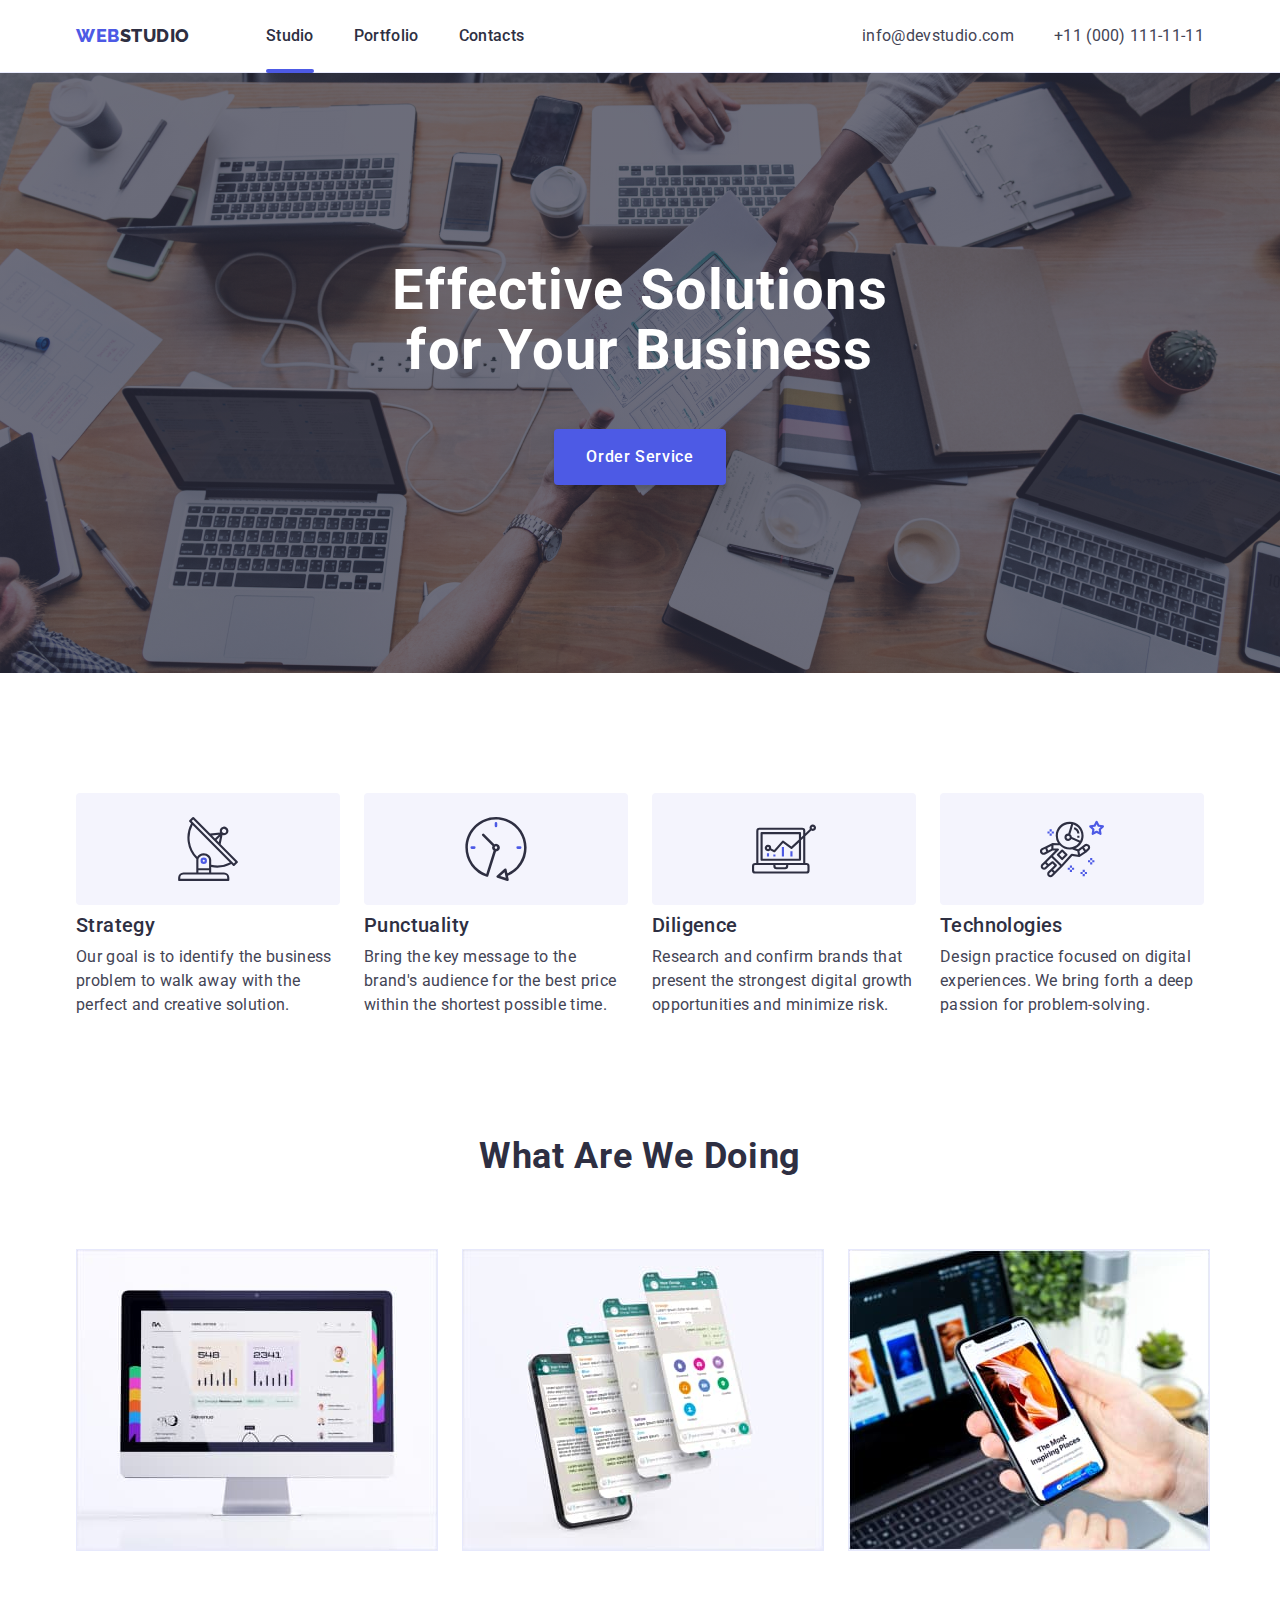
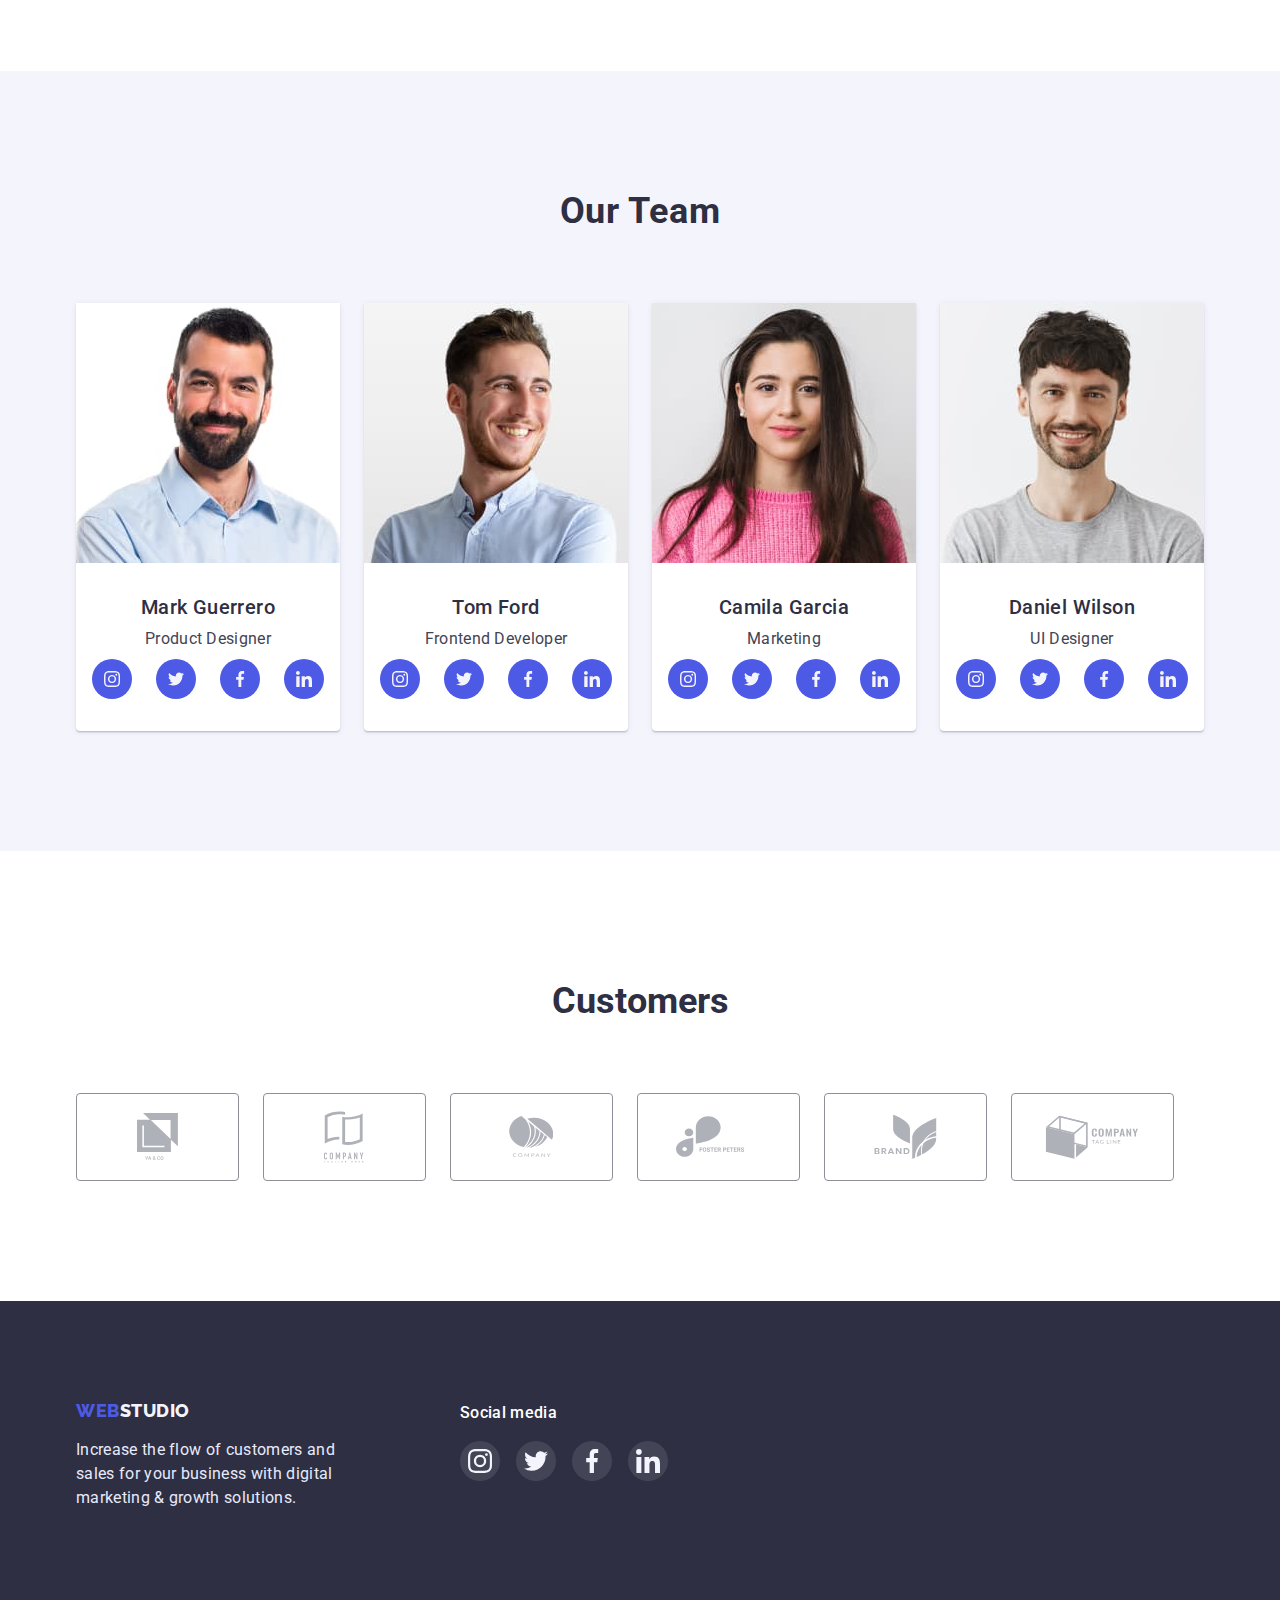
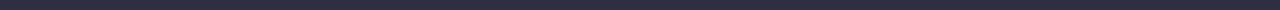
==== index.html @ 1cfe83f4 "Initial commit" ====
<!DOCTYPE html>
<html lang="en">
  <head>
    <meta charset="UTF-8" />
    <meta http-equiv="X-UA-Compatible" content="IE=edge" />
    <meta name="viewport" content="width=device-width, initial-scale=1.0" />
    <title>Document</title>
    <link rel="preconnect" href="https://fonts.googleapis.com" />
    <link rel="preconnect" href="https://fonts.gstatic.com" crossorigin />
    <link
      href="https://fonts.googleapis.com/css2?family=Raleway:wght@800&family=Roboto:wght@400;500;700&display=swap"
      rel="stylesheet"
    />
    <link
      rel="stylesheet"
      href="https://cdn.jsdelivr.net/npm/modern-normalize@1.1.0/modern-normalize.min.css"
    />
    <link rel="stylesheet" href="./styles/style.css" />
  </head>
  <body>
    <header class="header">
      <div class="container header-container">
        <nav class="header-nav">
          <div class="header-nav-box">
            <a class="header-nav-link text-raleway" href="./index.html"
              >WEB<span class="logo-header">STUDIO</span></a
            >
            <ul class="header-nav-list list">
              <li class="header-nav-item">
                <a
                  class="header-nav-links current text-roboto"
                  href="./index.html"
                  >Studio</a
                >
              </li>
              <li class="header-nav-item">
                <a class="header-nav-links text-roboto" href="./portfolio.html"
                  >Portfolio</a
                >
              </li>
              <li class="header-nav-item">
                <a class="header-nav-links text-roboto" href="">Contacts</a>
              </li>
            </ul>
          </div>
        </nav>

        <address class="header-address">
          <ul class="header-address-list list">
            <li class="header-address-contact link">
              <a
                href="mailto:info@devstudio.com"
                class="header-address-letterr text-roboto address-mail"
                >info@devstudio.com</a
              >
            </li>
            <li class="header-address-contact link">
              <a
                href="tel:+110001111111"
                class="header-address-letterr text-roboto address-phone"
                >+11 (000) 111-11-11</a
              >
            </li>
          </ul>
        </address>
      </div>
    </header>
    <main class="main">
      <section class="hero">
        <div class="container">
          <h1 class="hero-text text-roboto">
            Effective Solutions for Your Business
          </h1>
          <button type="button" class="hero-button text-roboto" data-modal-open>
            Order Service
          </button>
        </div>
      </section>

      <section class="scrolls">
        <div class="container">
          <h2 class="hidden-filt visually-hidden" hidden>Hidden</h2>
          <ul class="scrolls-list list">
            <li class="scrolls-item">
              <div class="scrolls-item-box">
                <svg class="scrolls-icon" width="64" height="64">
                  <use href="./images/symbol-defs.svg#icon-antenna"></use>
                </svg>
              </div>
              <h3 class="scrolls-subtitle text-roboto">Strategy</h3>
              <p class="scrolls-text text-roboto">
                Our goal is to identify the business problem to walk away with
                the perfect and creative solution.
              </p>
            </li>

            <li class="scrolls-item">
              <div class="scrolls-item-box">
                <svg class="scrolls-icon" width="64" height="64">
                  <use href="./images/symbol-defs.svg#icon-clock"></use>
                </svg>
              </div>
              <h3 class="scrolls-subtitle text-roboto">Punctuality</h3>
              <p class="scrolls-text text-roboto">
                Bring the key message to the brand's audience for the best price
                within the shortest possible time.
              </p>
            </li>

            <li class="scrolls-item">
              <div class="scrolls-item-box">
                <svg class="scrolls-icon" width="64" height="64">
                  <use href="./images/symbol-defs.svg#icon-diagram"></use>
                </svg>
              </div>
              <h3 class="scrolls-subtitle text-roboto">Diligence</h3>
              <p class="scrolls-text text-roboto">
                Research and confirm brands that present the strongest digital
                growth opportunities and minimize risk.
              </p>
            </li>

            <li class="scrolls-item">
              <div class="scrolls-item-box">
                <svg class="scrolls-icon" width="64" height="64">
                  <use href="./images/symbol-defs.svg#icon-astronaut"></use>
                </svg>
              </div>
              <h3 class="scrolls-subtitle text-roboto">Technologies</h3>
              <p class="scrolls-text text-roboto">
                Design practice focused on digital experiences. We bring forth a
                deep passion for problem-solving.
              </p>
            </li>
          </ul>
        </div>
      </section>

      <section class="picture-icon-job">
        <div class="container">
          <h2 class="picture-icon-subtitle text-roboto">What Are We Doing</h2>
          <ul class="picture-icon-list list">
            <li class="picture-icon-item">
              <img src="./images/mac.jpg" alt="mac" width="360" />
            </li>
            <li class="picture-icon-item">
              <img src="./images/phone.jpg" alt="phone" width="360" />
            </li>
            <li class="picture-icon-item">
              <img src="./images/photo.jpg" alt="photo" width="360" />
            </li>
          </ul>
        </div>
      </section>

      <section class="sec-team">
        <div class="container">
          <h2 class="sec-team-subtitle text-roboto">Our Team</h2>
          <ul class="sec-team-list list">
            <li class="sec-team-item">
              <img src="./images/mark.jpg" alt="mark" width="264" />
              <div class="sec-item-band">
                <h3 class="sec-team-item-subtitle text-roboto">
                  Mark Guerrero
                </h3>
                <p class="sec-team-item-text text-roboto">Product Designer</p>
                <ul class="team-soc-list list">
                  <li class="team-soc-item">
                    <a class="team-soc-link link" href="">
                      <svg class="team-soc-icon" width="16" height="16">
                        <use
                          href="./images/symbol-defs.svg#icon-instagram-2"
                        ></use>
                      </svg>
                    </a>
                  </li>
                  <li class="team-soc-item">
                    <a class="team-soc-link link" href="">
                      <svg class="team-soc-icon" width="16" height="16">
                        <use
                          href="./images/symbol-defs.svg#icon-twitter-1"
                        ></use>
                      </svg>
                    </a>
                  </li>
                  <li class="team-soc-item">
                    <a class="team-soc-link link" href="">
                      <svg class="team-soc-icon" width="16" height="16">
                        <use
                          href="./images/symbol-defs.svg#icon-facebook-1"
                        ></use>
                      </svg>
                    </a>
                  </li>
                  <li class="team-soc-item">
                    <a class="team-soc-link link" href="">
                      <svg class="team-soc-icon" width="16" height="16">
                        <use
                          href="./images/symbol-defs.svg#icon-linkedin-1"
                        ></use>
                      </svg>
                    </a>
                  </li>
                </ul>
              </div>
            </li>

            <li class="sec-team-item">
              <img src="./images/tom.jpg" alt="tom" width="264" />
              <div class="sec-item-band">
                <h3 class="sec-team-item-subtitle text-roboto">Tom Ford</h3>
                <p class="sec-team-item-text text-roboto">Frontend Developer</p>
                <ul class="team-soc-list list">
                  <li class="team-soc-item">
                    <a class="team-soc-link link" href="">
                      <svg class="team-soc-icon" width="16" height="16">
                        <use
                          href="./images/symbol-defs.svg#icon-instagram-2"
                        ></use>
                      </svg>
                    </a>
                  </li>
                  <li class="team-soc-item">
                    <a class="team-soc-link link" href="">
                      <svg class="team-soc-icon" width="16" height="16">
                        <use
                          href="./images/symbol-defs.svg#icon-twitter-1"
                        ></use>
                      </svg>
                    </a>
                  </li>
                  <li class="team-soc-item">
                    <a class="team-soc-link link" href="">
                      <svg class="team-soc-icon" width="16" height="16">
                        <use
                          href="./images/symbol-defs.svg#icon-facebook-1"
                        ></use>
                      </svg>
                    </a>
                  </li>
                  <li class="team-soc-item">
                    <a class="team-soc-link link" href="">
                      <svg class="team-soc-icon" width="16" height="16">
                        <use
                          href="./images/symbol-defs.svg#icon-linkedin-1"
                        ></use>
                      </svg>
                    </a>
                  </li>
                </ul>
              </div>
            </li>

            <li class="sec-team-item">
              <img src="./images/camila.jpg" alt="camila" width="264" />
              <div class="sec-item-band">
                <h3 class="sec-team-item-subtitle text-roboto">
                  Camila Garcia
                </h3>
                <p class="sec-team-item-text text-roboto">Marketing</p>
                <ul class="team-soc-list list">
                  <li class="team-soc-item">
                    <a class="team-soc-link link" href="">
                      <svg class="team-soc-icon" width="16" height="16">
                        <use
                          href="./images/symbol-defs.svg#icon-instagram-2"
                        ></use>
                      </svg>
                    </a>
                  </li>
                  <li class="team-soc-item">
                    <a class="team-soc-link link" href="">
                      <svg class="team-soc-icon" width="16" height="16">
                        <use
                          href="./images/symbol-defs.svg#icon-twitter-1"
                        ></use>
                      </svg>
                    </a>
                  </li>
                  <li class="team-soc-item">
                    <a class="team-soc-link link" href="">
                      <svg class="team-soc-icon" width="16" height="16">
                        <use
                          href="./images/symbol-defs.svg#icon-facebook-1"
                        ></use>
                      </svg>
                    </a>
                  </li>
                  <li class="team-soc-item">
                    <a class="team-soc-link link" href="">
                      <svg class="team-soc-icon" width="16" height="16">
                        <use
                          href="./images/symbol-defs.svg#icon-linkedin-1"
                        ></use>
                      </svg>
                    </a>
                  </li>
                </ul>
              </div>
            </li>

            <li class="sec-team-item">
              <img src="./images/daniel.jpg" alt="daniel" width="264" />
              <div class="sec-item-band">
                <h3 class="sec-team-item-subtitle text-roboto">
                  Daniel Wilson
                </h3>
                <p class="sec-team-item-text text-roboto">UI Designer</p>
                <ul class="team-soc-list list">
                  <li class="team-soc-item">
                    <a class="team-soc-link link" href="">
                      <svg class="team-soc-icon" width="16" height="16">
                        <use
                          href="./images/symbol-defs.svg#icon-instagram-2"
                        ></use>
                      </svg>
                    </a>
                  </li>
                  <li class="team-soc-item">
                    <a class="team-soc-link link" href="">
                      <svg class="team-soc-icon" width="16" height="16">
                        <use
                          href="./images/symbol-defs.svg#icon-twitter-1"
                        ></use>
                      </svg>
                    </a>
                  </li>
                  <li class="team-soc-item">
                    <a class="team-soc-link link" href="">
                      <svg class="team-soc-icon" width="16" height="16">
                        <use
                          href="./images/symbol-defs.svg#icon-facebook-1"
                        ></use>
                      </svg>
                    </a>
                  </li>
                  <li class="team-soc-item">
                    <a class="team-soc-link link" href="">
                      <svg class="team-soc-icon" width="16" height="16">
                        <use
                          href="./images/symbol-defs.svg#icon-linkedin-1"
                        ></use>
                      </svg>
                    </a>
                  </li>
                </ul>
              </div>
            </li>
          </ul>
        </div>
      </section>
      <section class="custom-logo">
        <div class="container">
          <h2 class="custom-text text-roboto">Customers</h2>
          <ul class="custom-sec-list list">
            <li class="custom-sec-item">
              <a href="" class="custom-sec-link link">
                <svg class="custom-sec-icon" width="41" height="47">
                  <use href="./images/symbol-defs.svg#icon-group"></use>
                </svg>
              </a>
            </li>
            <li class="custom-sec-item">
              <a href="" class="custom-sec-link link">
                <svg class="custom-sec-icon" width="40" height="52">
                  <use href="./images/symbol-defs.svg#icon-group-1"></use>
                </svg>
              </a>
            </li>
            <li class="custom-sec-item">
              <a href="" class="custom-sec-link">
                <svg class="custom-sec-icon" width="44" height="41">
                  <use href="./images/symbol-defs.svg#icon-group-2"></use>
                </svg>
              </a>
            </li>
            <li class="custom-sec-item">
              <a href="" class="custom-sec-link link">
                <svg class="custom-sec-icon" width="84" height="41">
                  <use href="./images/symbol-defs.svg#icon-group-3"></use>
                </svg>
              </a>
            </li>
            <li class="custom-sec-item">
              <a href="" class="custom-sec-link link">
                <svg class="custom-sec-icon" width="63" height="45">
                  <use href="./images/symbol-defs.svg#icon-group-4"></use>
                </svg>
              </a>
            </li>
            <li class="custom-sec-item">
              <a href="" class="custom-sec-link link">
                <svg class="custom-sec-icon" width="94" height="44">
                  <use href="./images/symbol-defs.svg#icon-group-5"></use>
                </svg>
              </a>
            </li>
          </ul>
        </div>
      </section>
    </main>

    <footer class="page-two-footer">
      <div class="container footer-cont">
        <div class="footer-logo">
          <a href="./index.html" class="page-two-logo text-raleway"
            >WEB<span class="logo-foote">STUDIO</span></a
          >
          <p class="page-two-text text-roboto">
            Increase the flow of customers and sales for your business with
            digital marketing & growth solutions.
          </p>
        </div>
        <div class="social-footer">
          <p class="text-footer-icon text-roboto">Social media</p>
          <ul class="footer-list-icon list">
            <li class="footer-item-icon">
              <a class="footer-link-icon link" href="">
                <svg class="footer-icon" width="16" height="16">
                  <use href="./images/symbol-defs.svg#icon-instagram-2"></use>
                </svg>
              </a>
            </li>
            <li class="footer-item-icon">
              <a class="footer-link-icon link" href="">
                <svg class="footer-icon" width="16" height="16">
                  <use href="./images/symbol-defs.svg#icon-twitter-1"></use>
                </svg>
              </a>
            </li>
            <li class="footer-item-icon">
              <a class="footer-link-icon link" href="">
                <svg class="footer-icon" width="16" height="16">
                  <use href="./images/symbol-defs.svg#icon-facebook-1"></use>
                </svg>
              </a>
            </li>
            <li class="footer-item-icon">
              <a class="footer-link-icon link" href="">
                <svg class="footer-icon" width="16" height="16">
                  <use href="./images/symbol-defs.svg#icon-linkedin-1"></use>
                </svg>
              </a>
            </li>
          </ul>
        </div>
      </div>
    </footer>
    <div class="backdrop is-hidden" data-modal>
      <div class="modal">
        <button type="button" class="modal-close-btn" data-modal-close>
          <svg class="modal-icon" width="16" height="16">
            <use
              href="./images/symbol-defs.svg#icon-close-black-18dp-2-1-1"
            ></use>
          </svg>
        </button>
      </div>
    </div>
    <script src="./js/modal.js"></script>
  </body>
</html>
---- styles/style.css ----
/* index style */
body {
  color: var(--dark-color);
  font-family: "Roboto", sans-serif;
  background-color: #ffffff;
}

:root {
  --transition-fun: cubic-bezier(0.4, 0, 0.2, 1);
  --primarybrand-color: #4d5ae5;
  --pressedstate-color: #404bbf;
  --dark-color: #2e2f42;
  --success-color: #31d0aa;
  --text-color: #434455;
  --subtletext-color: #8e8f99;
  --accent-color: #e7e9fc;
  --light-color: #f4f4fd;
  --modaloverlay-color: #2e2f4266;
  --herobgr-color: #2e2f42b2;
  --current-color: #9747ff;
  --lggrad-color: linear-gradient(rgba(46, 47, 66, 0.7), rgba(46, 47, 66, 0.7));
}

h1,
h2,
h3,
h4,
h5,
p {
  margin-top: 0;
  margin-bottom: 0;
}
ul {
  margin-top: 0;
  margin-bottom: 0;
  padding-left: 0;
}
img {
  display: block;
}
.link {
  text-decoration: none;
}
.list {
  list-style: none;
}
.box-list {
}
button {
  cursor: pointer;
}
.container {
  width: 100%;
  max-width: 1158px;
  padding: 0 15px;
  margin: 0 auto;
}
.footer-cont {
  display: flex;
}
.header-container {
  display: flex;
  align-items: center;
}
.text-raleway {
  font-family: "Raleway", sans-serif;
  text-decoration: none;
}
.logo-foote {
  color: var(--light-color);
}
.logo-header {
  color: var(--dark-color);
}
.text-roboto {
  font-family: "Roboto", sans-serif;
  text-decoration: none;
  font-style: normal;
}
.header {
  border-bottom: 1px solid #e7e9fc;
  box-shadow: 0px 2px 1px rgba(46, 47, 66, 0.08),
    0px 1px 1px rgba(46, 47, 66, 0.16), 0px 1px 6px rgba(46, 47, 66, 0.08);
}

.header-nav {
  display: flex;
  margin-right: auto;
}
.header-nav-link {
  padding-top: 24px;
  padding-bottom: 24px;
  font-weight: 800;
  font-size: 18px;
  line-height: 1.33;
  letter-spacing: 0.03em;
  color: var(--primarybrand-color);
}
.header-nav-item {
  position: relative;
  padding-top: 24px;
  padding-bottom: 24px;
}
.header-nav-box {
  display: flex;
}
.current {
  color: var(--primarybrand-color);
}
.current::after {
  content: "";
  position: absolute;
  background-color: var(--primarybrand-color);
  border-radius: 2px;
  display: block;
  width: 100%;
  height: 4px;
  bottom: -1px;
  left: 0;
  pointer-events: none;
}
.header-nav-list {
  display: flex;
  gap: 40px;
  margin-left: 76px;
}
.header-nav-links {
  transition-property: color, 250ms, var(--transition-fun);
  font-weight: 500;
  font-size: 16px;
  line-height: 1.5;
  letter-spacing: 0.02em;
  color: var(--dark-color);
  transition: 250ms;
}
.header-nav-links:is(:hover, :focus) {
  color: var(--pressedstate-color);
}
.header-address {
}
.header-address-list {
  display: flex;
  gap: 40px;
}
.header-address-letterr {
  transition-property: color, 250ms, var(--transition-fun);
  font-weight: 400;
  font-size: 16px;
  line-height: 1.5;
  letter-spacing: 0.02em;
  color: var(--text-color);
}
.address-mail {
}
.address-phone {
}
.header-address-letterr:is(:hover, :focus) {
  color: var(--pressedstate-color);
}
.header-address-contact {
}
.main {
}
.hero {
  display: flex;
  background-color: var(--dark-color);
  background-image: var(--lggrad-color), url(../images/people-office.jpg);
  background-repeat: no-repeat;
  background-position: center;
  background-size: cover;
  max-width: 1440px;
  padding-top: 188px;
  padding-bottom: 188px;
  margin: auto;
}
.hero-text {
  display: flex;
  align-items: center;
  margin: auto;
  max-width: 500px;
  height: 120px;
}

.hero-text {
  font-weight: 700;
  font-size: 56px;
  line-height: 1.07;
  text-align: center;
  letter-spacing: 0.02em;
  color: #ffffff;
}
.hero-button {
  display: flex;
  padding: 16px 32px;
  min-width: 169px;
  height: 56px;
  box-shadow: 0px 4px 4px rgba(0, 0, 0, 0.15);
  border-radius: 4px;
  border: 0;
}
.hero-button {
  transition-property: background-color, 250ms, var(--transition-fun);
  margin-left: auto;
  margin-right: auto;
  margin-top: 48px;
  font-weight: 500;
  font-size: 16px;
  line-height: 1.5;
  letter-spacing: 0.04em;
  color: #ffffff;
  background: var(--primarybrand-color);
  cursor: pointer;
  transition: 250ms;
}
.hero-button:is(:hover, :focus) {
  background-color: var(--pressedstate-color);
}
.scrolls {
  padding-top: 120px;
  padding-bottom: 120px;
}
.visually-hidden {
  position: absolute;
  width: 1px;
  height: 1px;
  margin: -1px;
  border: 0;
  padding: 0;
  white-space: nowrap;
  clip-path: inset(100%);
  clip: rect(0 0 0 0);
  overflow: hidden;
}

.scrolls-list {
  display: flex;
}
.scrolls-icon {
}
.scrolls-item-box {
  display: flex;
  justify-content: center;
  align-items: center;
  width: 264px;
  height: 112px;
  background: #f4f4fd;
  border-radius: 4px;
  margin-bottom: 8px;
}
.scrolls-item {
  margin-left: 24px;
  width: 264px;
  height: 104px;
}
.scrolls-item:first-child {
  margin-left: 0;
}
.scrolls-subtitle {
  font-weight: 500;
  font-size: 20px;
  line-height: 1.2;
  letter-spacing: 0.02em;
  color: var(--dark-color);
  margin-bottom: 8px;
}

.scrolls-text {
  font-weight: 400;
  font-size: 16px;
  line-height: 1.5;
  letter-spacing: 0.02em;
  color: var(--text-color);
}
.picture-icon-job {
  margin-top: 120px;
  padding-bottom: 120px;
}
.picture-icon-subtitle {
  margin-bottom: 72px;
  text-align: center;
}
.picture-icon-subtitle {
  font-weight: 700;
  font-size: 36px;
  line-height: 1.11;
  letter-spacing: 0.02em;
  color: var(--dark-color);
}
.picture-icon-list {
  display: flex;
  gap: 24px;
}
.picture-icon-item {
  border: 1px solid #e7e9fc;
}
.sec-team {
  padding-top: 120px;
  padding-bottom: 120px;
  background: var(--light-color);
}
.sec-item-band {
  padding: 32px 16px;
  text-align: center;
}
.sec-team-subtitle {
  font-weight: 700;
  font-size: 36px;
  line-height: 40px;
  letter-spacing: 0.02em;
  color: var(--dark-color);
}
.team-soc-list {
  display: flex;
  justify-content: center;
  gap: 24px;
  margin-top: 8px;
}
.team-soc-item {
  width: 40px;
  height: 40px;
}
.team-soc-link {
  transition-property: background-color, 250ms, var(--transition-fun);
  width: 100%;
  height: 100%;
  border-radius: 50%;
  display: flex;
  justify-content: center;
  align-items: center;
  background-color: #4d5ae5;
  transition: 250ms;
}
.team-soc-icon {
  fill: #f4f4fd;
}
.team-soc-link:is(:hover, :focus) {
  background-color: #404bbf;
}
.social-footer {
  margin-left: 120px;
}
.footer-list-icon {
  display: flex;
  justify-content: center;
  gap: 16px;
  margin-top: 8px;
}
.custom-logo {
  padding-top: 130px;
  padding-bottom: 120px;
}
.custom-text {
  font-weight: 700;
  font-size: 36px;
  line-height: 40px;
  text-align: center;
  margin-bottom: 72px;
}
.custom-sec-list {
  display: flex;
  gap: 24px;
}
.custom-sec-item {
  width: calc((100% - 150px) / 6);
  height: 88px;
}
.custom-sec-link {
  transition-property: border-color, 250ms, fill, var(--transition-fun);
  width: 100%;
  height: 100%;
  border: 1px solid #8e8f99;
  border-radius: 4px;
  display: flex;
  align-items: center;
  justify-content: center;
}
.custom-sec-link:is(:hover, :focus) {
  border-color: #404bbf;
}
.custom-sec-link:is(:hover, :focus) .custom-sec-icon {
  fill: #404bbf;
}
.custom-sec-icon {
  transition: 250ms;
  fill: #afb1b8;
}
.footer-item-icon {
  width: 40px;
  height: 40px;
}
.footer-link-icon {
  width: 100%;
  height: 100%;
  border-radius: 50%;
  display: flex;
  justify-content: center;
  align-items: center;
  background-color: rgba(255, 255, 255, 0.1);
}
.footer-icon {
  width: 24px;
  height: 24px;
  fill: #f4f4fd;
}
.text-footer-icon {
  transition-property: background, transition, var(--transition-fun);
  font-weight: 500;
  font-size: 16px;
  line-height: 1.5;
  letter-spacing: 0.02em;
  color: #ffffff;
  margin-bottom: 16px;
}
.footer-link-icon:is(:hover, :focus) {
  background: #31d0aa;
  transition: 250ms;
}
.sec-team-subtitle {
  margin-bottom: 72px;
  text-align: center;
}
.sec-team-list {
  display: flex;

  gap: 24px;
}
.sec-team-item {
  background: #ffffff;
  box-shadow: 0px 1px 6px rgba(46, 47, 66, 0.08),
    0px 1px 1px rgba(46, 47, 66, 0.16), 0px 2px 1px rgba(46, 47, 66, 0.08);
  border-radius: 0px 0px 4px 4px;
}
.sec-team-item-subtitle {
  font-weight: 500;
  font-size: 20px;
  line-height: 1.2;
  letter-spacing: 0.02em;
  color: var(--dark-color);
  margin-bottom: 8px;
}
.sec-team-item-text {
  font-weight: 400;
  font-size: 16px;
  line-height: 1.5;
  text-align: center;
  letter-spacing: 0.02em;
  color: var(--text-color);
}
.page-two-footer {
  background: var(--dark-color);
  padding-top: 100px;
  padding-bottom: 100px;
}
.page-two-logo {
  font-weight: 800;
  font-size: 18px;
  line-height: 1.16;
  letter-spacing: 0.03em;
  text-transform: uppercase;
  color: var(--primarybrand-color);
  text-decoration: none;
}
.page-two-text {
  margin-top: 16px;
  width: 264px;
}
.page-two-text {
  font-weight: 400;
  font-size: 16px;
  line-height: 1.5;
  letter-spacing: 0.02em;
  color: var(--accent-color);
}

/*PORTFOLIO style  */
.header-prt {
  padding-bottom: 96px;
}
.header-prt-nav {
}
.header-prt-link {
  font-weight: 800;
  font-size: 18px;
  line-height: 1.33;
  letter-spacing: 0.03em;
  text-transform: uppercase;
  color: var(--primarybrand-color);
}
.header-prt-list {
}
.header-prt-links {
  font-family: inherit;
  font-weight: 500;
  font-size: 16px;
  line-height: 1.5;
  letter-spacing: 0.02em;
  text-decoration: none;
  color: var(--dark-color);
}
.header-prt-links:is(:hover, :focus) {
  color: var(--pressedstate-color);
  cursor: pointer;
}
.address-prt {
}
.address-prt-list {
}
.address-prt-link {
  font-weight: 400;
  font-size: 16px;
  line-height: 1.5;
  letter-spacing: 0.02em;
  color: var(--text-color);
}
.address-prt-link:is(:hover, :focus) {
  color: var(--pressedstate-color);
  cursor: pointer;
}
.main-buttons-list {
}
.main-sec-prt {
  padding-bottom: 120px;
  padding-top: 120px;
}

.main-buttons {
  display: flex;
  justify-content: center;
  margin-bottom: 72px;

  gap: 24px;
}
.btn {
  min-width: 69px;
  height: 48px;
  padding: 12px 24px;
  border: 0;
  border: 1px solid #e7e9fc;
  border-radius: 4px;
}

.btn {
  transition-property: color, background-color, transition, box-shadow,
    border-radius, var(--transition-fun);
  font-family: inherit;
  font-weight: 500;
  font-size: 16px;
  line-height: 1.5;
  letter-spacing: 0.04em;
  color: var(--primarybrand-color);
  background: #f4f4fd;
  cursor: pointer;
  border: 0;
}
.btn:is(:hover, :focus) {
  color: #ffffff;
  background-color: var(--pressedstate-color);
  box-shadow: 0px 3px 1px rgba(0, 0, 0, 0.1), 0px 2px 1px rgba(0, 0, 0, 0.08),
    0px 2px 2px rgba(0, 0, 0, 0.12);
  border-radius: 4px;
  transition: 250ms;
}
.main-prt-list {
  display: flex;
  flex-wrap: wrap;
  column-gap: 22px;
  row-gap: 48px;
}
.gallery-item:nth-child(3n) {
  margin-right: 0;
}
.gallery-img-wrap {
  position: relative;
  overflow: hidden;
}
.gallery-item-link:is(:hover, :focus) .gallery-text-wrap {
  transform: translateY(0);
}
.gallery-text-wrap {
  transition-property: transform;
  position: absolute;
  top: 0px;
  padding: 40px 32px;
  font-weight: 400;
  font-size: 16px;
  line-height: 1.5;
  letter-spacing: 0.02em;
  color: #f4f4fd;
  background-color: #4d5ae5;
  height: 100%;
  transform: translateY(100%);
  transition: transform 250ms;
}
.gallery-item-link {
  transition-property: box-shadow;
  display: block;
}
.gallery-item-link:is(:hover, :focus) {
  box-shadow: 0px 1px 6px rgba(46, 47, 66, 0.08),
    0px 1px 1px rgba(46, 47, 66, 0.16), 0px 2px 1px rgba(46, 47, 66, 0.08);
}
.gllery-text {
  padding-top: 32px;
  padding-bottom: 32px;
  padding-left: 16px;
  border: 1px solid #e7e9fc;
  border-top: none;
}

.main-prt-subtitle {
  font-family: inherit;
  font-weight: 500;
  font-size: 20px;
  line-height: 1.2;
  letter-spacing: 0.02em;
  color: var(--dark-color);
  margin-bottom: 8px;
}
.main-prt-text {
  font-family: inherit;
  font-weight: 400;
  font-size: 16px;
  line-height: 1.5;
  letter-spacing: 0.02em;
  color: var(--text-color);
}
.gooter-prt {
  background: var(--dark-color);
}
.footer-prt-logo {
  font-family: "Raleway", sans-serif;
  font-style: normal;
  font-weight: 800;
  font-size: 18px;
  line-height: 1.16;
  display: flex;
  align-items: center;
  letter-spacing: 0.03em;
  text-transform: uppercase;
  color: var(--primarybrand-color);
  text-decoration: none;
}
.footer-prt-txt {
  font-family: inherit;
  font-weight: 400;
  font-size: 16px;
  line-height: 24px;
  letter-spacing: 0.02em;
  color: var(--accent-color);
}
.backdrop {
  position: fixed;
  top: 0;
  height: 100%;
  width: 100%;
  background: rgba(46, 47, 66, 0.4);
  transition: 250ms;
  transition-timing-function: var(--transition-fun);
}
.modal-close-btn {
  transition-property: background-color, fill, var(--transition-fun);
  display: flex;
  align-items: center;
  justify-content: center;
  margin-left: auto;
  padding: 0;
  width: 24px;
  min-height: 24px;
  transition: 250ms;
  background-color: #e7e9fc;
  border: 1px solid rgba(0, 0, 0, 0.1);
  filter: drop-shadow(0px 4px 4px rgba(0, 0, 0, 0.25));
  border-radius: 50%;
  margin-bottom: 24px;
}
.modal-close-btn:is(:hover, :focus) {
  background-color: #404bbf;
  fill: #ffffff;
}

.modal {
  position: absolute;
  top: 50%;
  left: 50%;
  transform: translate(-50%, -50%);
  width: 408px;
  min-height: 576px;
  padding: 24px;
  background-color: #fcfcfc;
  box-shadow: 0px 1px 1px rgba(0, 0, 0, 0.14), 0px 1px 3px rgba(0, 0, 0, 0.12),
    0px 2px 1px rgba(0, 0, 0, 0.2);
  border-radius: 4px;
}
.is-hidden {
  opacity: 0;
  visibility: hidden;
  pointer-events: none;
}
.modal-title {
  font-weight: 500;
  font-size: 16px;
  line-height: 1.5;
  text-align: center;
  letter-spacing: 0.02em;
  color: #2e2f42;
}
.modal-title {
}
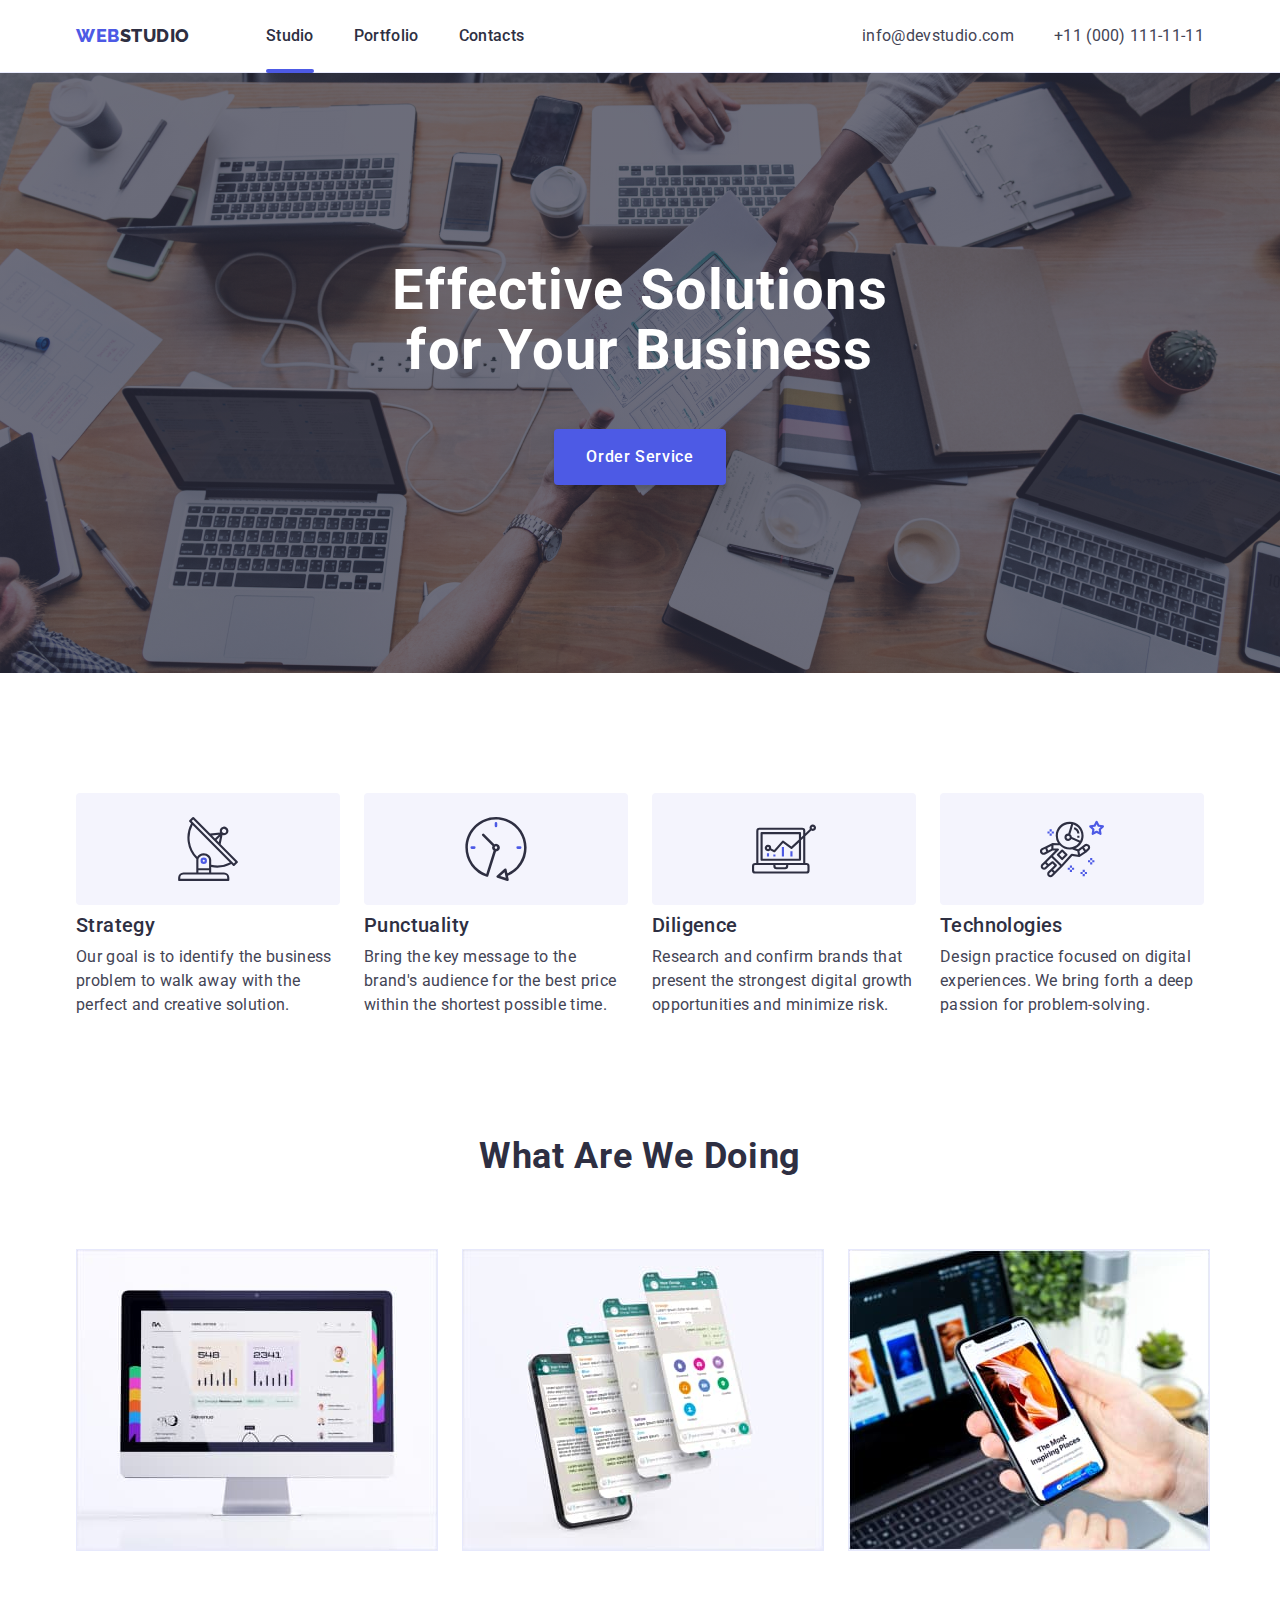
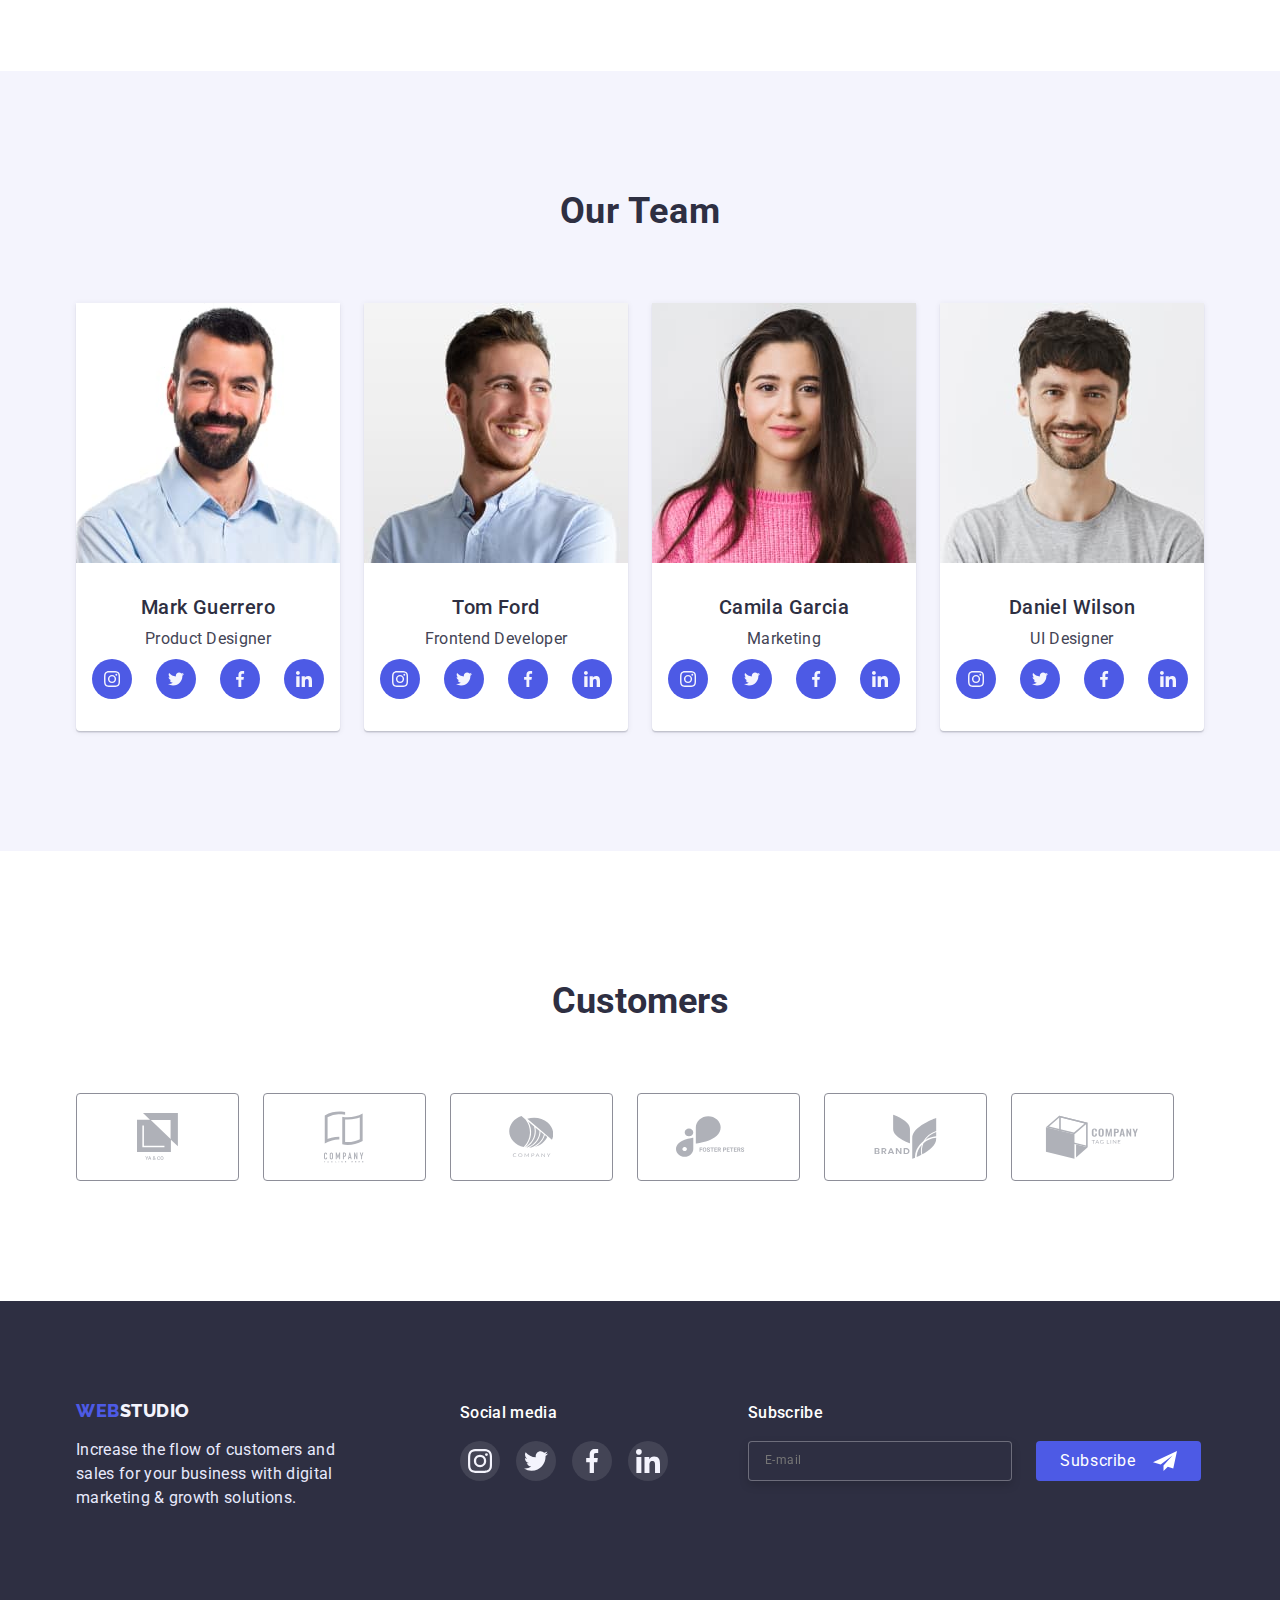
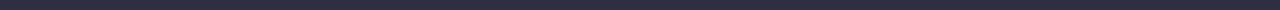
==== commit e2bc5154: "check" ====
--- a/index.html
+++ b/index.html
@@ -444,6 +444,25 @@
             </li>
           </ul>
         </div>
+        <div class="footer-form">
+          <p class="footer-form-txt text-roboto">Subscribe</p>
+          <form class="fotr-form">
+            <input
+              type="email"
+              name="E-mail"
+              class="ftr-form-inp"
+              placeholder="E-mail"
+            />
+            <div class="footer-btn-icon">
+              <button type="submit" class="footer-form-btn">
+                <span class="footer-form-span">Subscribe</span>
+              </button>
+              <svg class="footer-icon-button" width="24" height="24">
+                <use href="./images/symbol-defs.svg#icon-Frame-3"></use>
+              </svg>
+            </div>
+          </form>
+        </div>
       </div>
     </footer>
     <div class="backdrop is-hidden" data-modal>
@@ -455,6 +474,59 @@
             ></use>
           </svg>
         </button>
+        <p class="modal-title text-roboto">
+          Leave your contacts and we will call you back
+        </p>
+        <form class="modal-form">
+          <label class="modal-field">
+            <span class="modal-form-text text-roboto">Name</span>
+            <span class="modal-field-icon">
+              <input type="text" name="user-name" class="modal-form-input" />
+              <svg class="modal-form-icon" width="18" height="18">
+                <use href="./images/symbol-defs.svg#icon-person-black"></use>
+              </svg>
+            </span>
+          </label>
+          <label class="modal-field">
+            <span class="modal-form-text text-roboto">Phone</span>
+            <span class="modal-field-icon">
+              <input type="tel" name="user-phone" class="modal-form-input" />
+              <svg class="modal-form-icon" width="18" height="24">
+                <use href="./images/symbol-defs.svg#icon-phone-black"></use>
+              </svg>
+            </span>
+          </label>
+          <label class="modal-field">
+            <span class="modal-form-text text-roboto">Email</span>
+            <span class="modal-field-icon">
+              <input type="email" name="user-email" class="modal-form-input" />
+              <svg class="modal-form-icon" width="18" height="24">
+                <use href="./images/symbol-defs.svg#icon-email-black"></use>
+              </svg>
+            </span>
+          </label>
+          <label class="modal-field">
+            <span class="modal-form-text text-roboto">Comment</span>
+            <span class="modal-text-input">
+              <textarea
+                type="text"
+                name="user-comment"
+                class="modal-com-input"
+                placeholder="Text input"
+              ></textarea>
+            </span>
+          </label class="modal-field ">
+          <div class="check-box between">
+            <input class="input-check visually-hidden" type="checkbox" id="check" name="active" value="true">
+          <label name="active" class="modal-field last-lbl text-roboto check-text" for="check">I accept the terms and conditions of the
+            <span class="checkbox-span">
+              <a class="modal-field-link" href="">Privacy Policy</a>
+            </span>
+          </label>
+            
+          </div>
+          <button type="submit" class="modal-form-btn text-roboto">Send</button>
+        </form>
       </div>
     </div>
     <script src="./js/modal.js"></script>
--- a/styles/style.css
+++ b/styles/style.css
@@ -705,4 +705,230 @@
   color: #2e2f42;
 }
 .modal-title {
-}
+  margin-bottom: 16px;
+}
+.modal-form-input {
+  font-weight: 400;
+  font-size: 12px;
+  line-height: 1.33;
+  letter-spacing: 0.04em;
+}
+.modal-form-input:is(:hover, :focus) {
+  border: 1px solid #4d5ae5;
+}
+.modal-form-input:is(:hover, :focus) + .modal-form-icon {
+  fill: #4d5ae5;
+}
+.modal-form-input {
+  transition-property: border, 250ms, var(--transition-fun);
+  width: 100%;
+  height: 40px;
+  border: 1px solid rgba(33, 33, 33, 0.2);
+  border-radius: 4px;
+  margin-bottom: 8px;
+  border: 1px solid rgba(33, 33, 33, 0.2);
+  border-radius: 4px;
+  padding-left: 38px;
+  color: #000000;
+  outline: transparent;
+  transition: 250ms;
+}
+.modal-com-input:is(:hover, :focus) {
+  border: 1px solid #4d5ae5;
+}
+.modal-com-input {
+  transition-property: border, 250ms, var(--transition-fun);
+  font-weight: 400;
+  font-size: 12px;
+  line-height: 1.33;
+  letter-spacing: 0.04em;
+  height: 120px;
+  width: 100%;
+  border: 1px solid rgba(33, 33, 33, 0.2);
+  border-radius: 4px;
+  color: #000000;
+  outline: transparent;
+  padding-top: 8px;
+  padding-left: 16px;
+  resize: none;
+  transition: 250ms;
+}
+.modal-form-btn {
+  display: flex;
+  justify-content: center;
+  align-items: center;
+  padding: 16px 32px;
+  min-width: 169px;
+  height: 56px;
+  box-shadow: 0px 4px 4px rgba(0, 0, 0, 0.15);
+  border-radius: 4px;
+  border: 0;
+}
+.modal-form-btn {
+  transition-property: background-color, 250ms, var(--transition-fun);
+  margin-left: auto;
+  margin-right: auto;
+  margin-top: 8px;
+  font-weight: 500;
+  font-size: 16px;
+  line-height: 1.5;
+  letter-spacing: 0.04em;
+  color: #ffffff;
+  background: var(--primarybrand-color);
+  cursor: pointer;
+  transition: 250ms;
+}
+.modal-form-btn:is(:hover, :focus) {
+  background-color: var(--pressedstate-color);
+}
+.modal-form-text {
+  font-weight: 400;
+  font-size: 12px;
+  line-height: 1.33;
+  letter-spacing: 0.04em;
+  color: #8e8f99;
+  display: inline-block;
+  margin-bottom: 4px;
+}
+
+.modal-field-icon {
+  position: relative;
+}
+.modal-form-icon {
+  transition-property: background-color, 250ms, var(--transition-fun);
+  position: absolute;
+  left: 16px;
+  top: 0%;
+  transition: 250ms;
+}
+.modal-field {
+}
+.between {
+  white-space: nowrap;
+}
+.last-lbl {
+}
+.modal-field-link {
+  margin-left: 5px;
+  font-weight: 400;
+  font-size: 12px;
+  line-height: 1.33;
+  letter-spacing: 0.04em;
+  color: #4d5ae5;
+}
+
+.check-box {
+  margin-top: 16px;
+  margin-bottom: 24px;
+  display: flex;
+  align-items: center;
+}
+
+.input-check:checked + .check-text::before {
+  background-color: #404bbf;
+  border: none;
+  background-image: url(../images/check.svg);
+  background-repeat: no-repeat;
+  background-position: center;
+}
+.input-check:hover + .check-text::before {
+  border-color: #404bbf;
+  border: 1.25px solid;
+  border-radius: 2px;
+}
+.input-check:focus + .check-text::before {
+  border-color: #404bbf;
+  border: 1.25px solid;
+  border-radius: 2px;
+}
+
+.check-text {
+  font-weight: 400;
+  font-size: 12px;
+  line-height: 1.33;
+  letter-spacing: 0.04em;
+  color: #757575;
+  display: flex;
+}
+.check-text::before {
+  content: "";
+  width: 16px;
+  height: 16px;
+  border: 1.25px solid #2e2f42;
+  border-radius: 2px;
+  margin-right: 10px;
+}
+.footer-form-txt {
+  font-weight: 500;
+  font-size: 16px;
+  line-height: 24px;
+  letter-spacing: 0.02em;
+  color: #ffffff;
+  margin-bottom: 16px;
+}
+.fotr-form {
+  display: flex;
+}
+.ftr-form-inp:is(:hover, :focus) {
+  border: 1px solid #4d5ae5;
+  border-radius: 4px;
+}
+.ftr-form-inp {
+  font-weight: 400;
+  font-size: 12px;
+  line-height: 1.33;
+  letter-spacing: 0.04em;
+  min-height: 40px;
+  min-width: 264px;
+  padding-left: 16px;
+  outline: transparent;
+  resize: none;
+  background-color: #2e2f42;
+  border: 1px solid rgba(255, 255, 255, 0.3);
+  filter: drop-shadow(0px 4px 4px rgba(0, 0, 0, 0.15));
+  border-radius: 4px;
+  margin-right: 24px;
+  color: rgba(255, 255, 255, 0.6);
+}
+.footer-form {
+  margin-left: 80px;
+}
+.footer-form-btn {
+  position: relative;
+  transition-property: background 250ms border-radius box-shadow;
+  display: flex;
+
+  align-items: center;
+  border-style: none;
+  min-width: 165px;
+  padding: 8px 24px;
+  gap: 16px;
+  height: 40px;
+  letter-spacing: 0.04em;
+  color: #ffffff;
+  background: #4d5ae5;
+  border-radius: 4px;
+  transition: 250ms;
+}
+.footer-form-span {
+}
+.footer-form-btn:is(:hover, :focus) {
+  cursor: pointer;
+  background: #404bbf;
+  box-shadow: 0px 3px 1px rgba(0, 0, 0, 0.1), 0px 2px 1px rgba(0, 0, 0, 0.08),
+    0px 2px 2px rgba(0, 0, 0, 0.12);
+  border-radius: 4px;
+}
+.footer-form-btn {
+}
+.footer-btn-icon {
+  position: relative;
+  display: flex;
+}
+.footer-icon-button {
+  top: 50%;
+  right: 24px;
+  transform: translatey(-50%);
+  fill: #ffffff;
+  position: absolute;
+}
